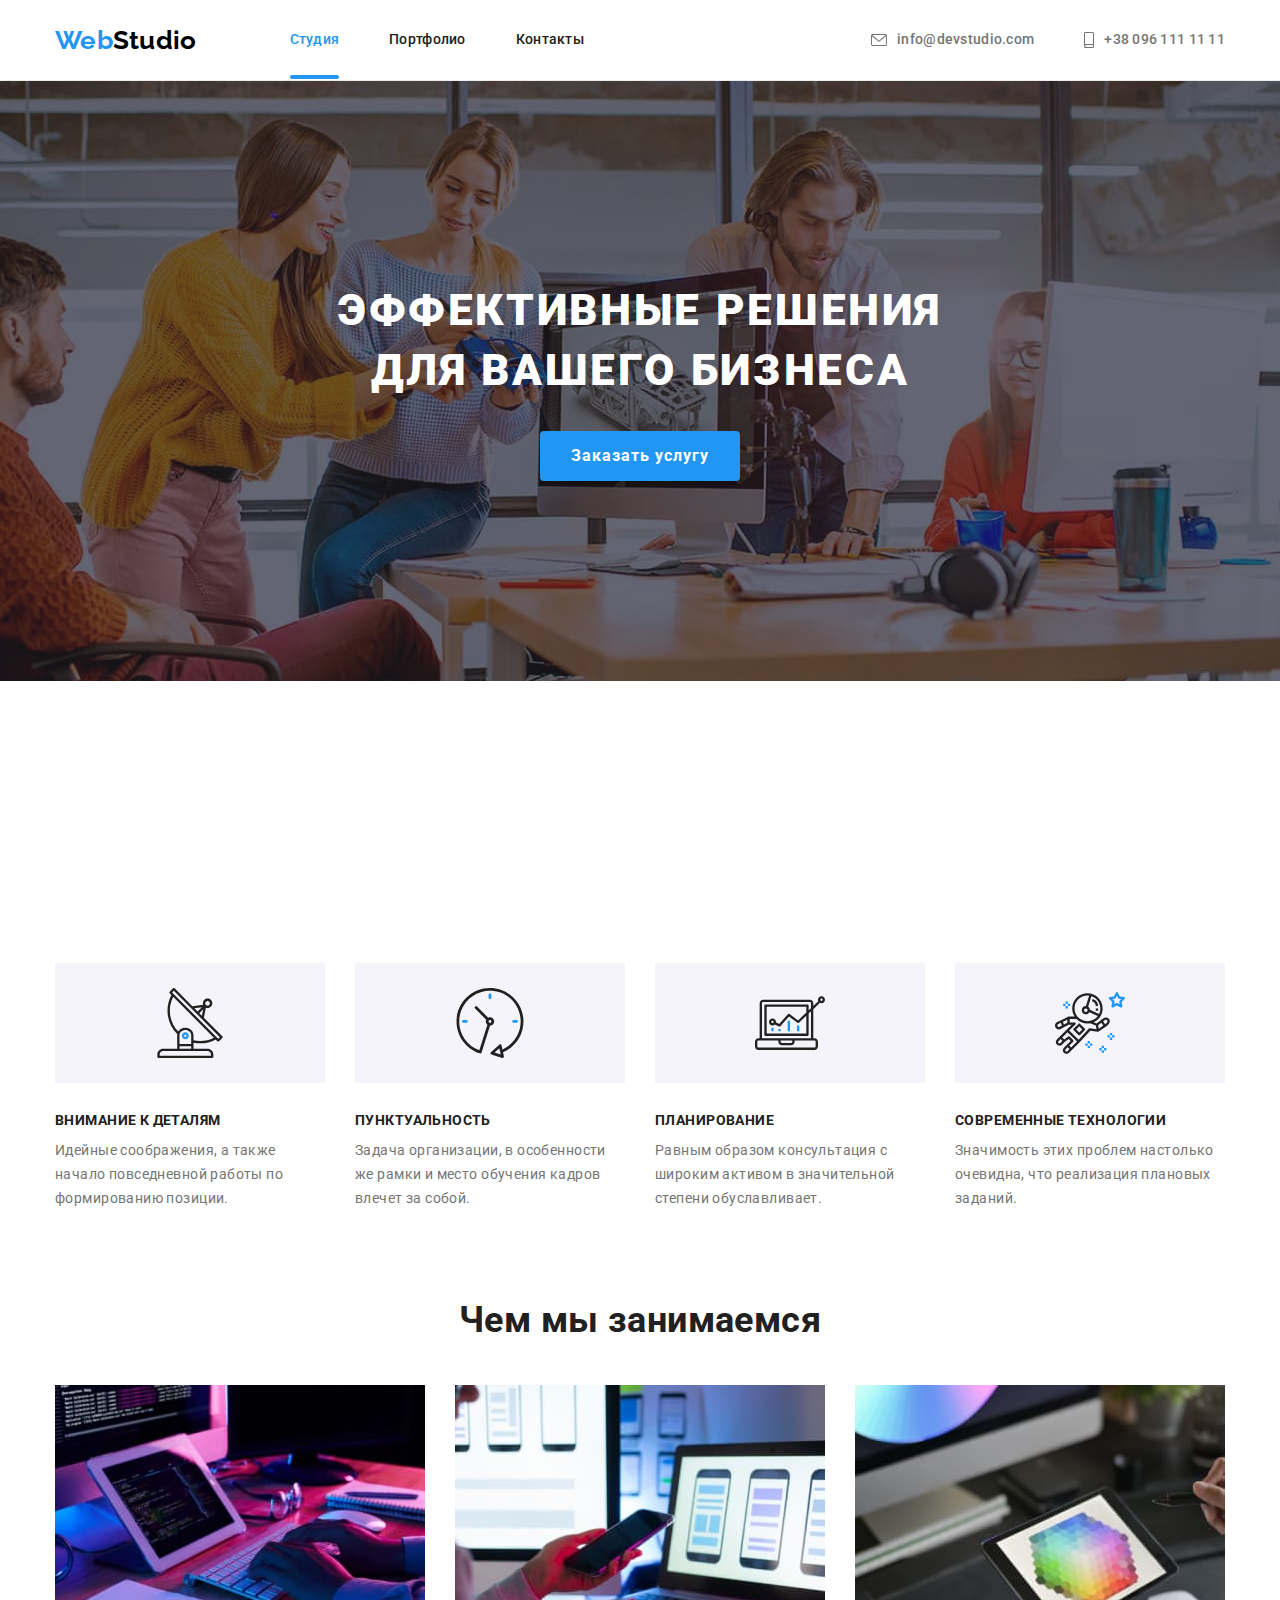
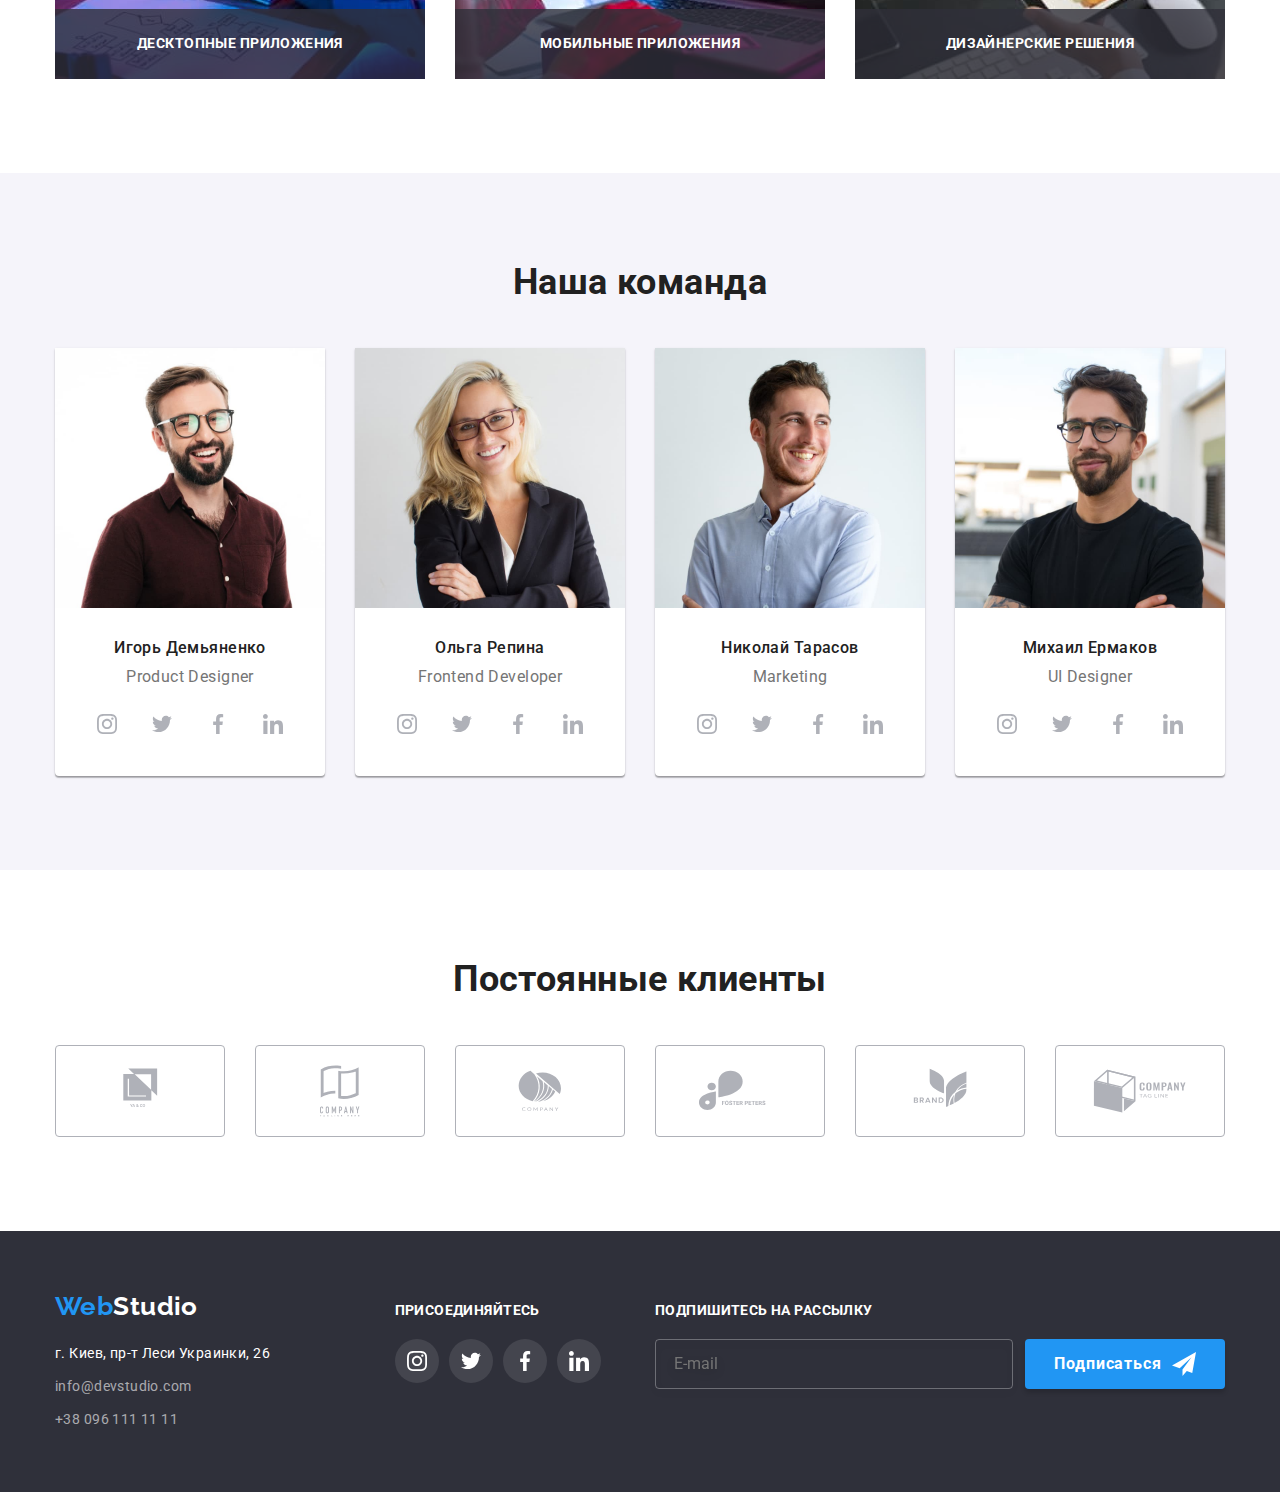
==== index.html @ 7fe6c1bc "ДЗ№6" ====
<!DOCTYPE html>
<html lang="ru">
  <head>
    <meta charset="UTF-8" />
    <meta http-equiv="X-UA-Compatible" content="IE=edge" />
    <meta name="viewport" content="width=device-width, initial-scale=1.0" />
    <title>Студия</title>
    <link rel="preconnect" href="https://fonts.gstatic.com" />
    <link
      href="https://fonts.googleapis.com/css2?family=Raleway:wght@700&family=Roboto:wght@400;500;700;900&display=swap"
      rel="stylesheet"
    />
    <link
      rel="stylesheet"
      href="https://cdnjs.cloudflare.com/ajax/libs/modern-normalize/1.0.0/modern-normalize.min.css"
    />
    <link rel="stylesheet" href="./css/styles.css" />
  </head>
  <body>
    <!-- Header section -->

    <header class="header page-header">
      <div class="container">
        <a href="./index.html" class="logo logo-top"
          >Web<span class="logo-header-color">Studio</span></a
        >
        <nav class="nav">
          <ul class="menu">
            <li class="menu-item">
              <a href="./index.html" class="link current navigation">Студия</a>
            </li>
            <li class="menu-item">
              <a href="./portfolio.html" class="link navigation">Портфолио</a>
            </li>
            <li class="menu-item">
              <a href="" class="link navigation">Контакты</a>
            </li>
          </ul>
        </nav>
        <ul class="menu contacts-list">
          <li class="menu-item contacts-item">
            <a href="mailto:info@devstudio.com" class="link">
              <svg class="contacts-icon" width="16" height="12">
                <use href="./images/svg/icons.svg#envelope"></use>
              </svg>
              <span class="contacts-link">info@devstudio.com</span>
            </a>
          </li>
          <li class="menu-item contacts-item">
            <a href="tel:+380961111111" class="link">
              <svg class="contacts-icon" width="10" height="16">
                <use href="./images/svg/icons.svg#smartphone"></use>
              </svg>
              <span class="contacts-link">+38 096 111 11 11</span>
            </a>
          </li>
        </ul>
      </div>
    </header>
    <main>
      <!-- Hero section -->

      <section class="hero-section section">
        <div class="container">
          <h1 class="hero-title">
            Эффективные решения<br />для вашего бизнеса
          </h1>
          <button type="button" class="hero-button" data-modal-open>
            Заказать услугу
          </button>
        </div>
      </section>

      <!-- Modal section -->

      <section class="section">
        <div class="backdrop is-hidden" data-modal>
          <div class="modal">
            <button type="button" class="modal-button" data-modal-close>
              <svg class="close-icon" width="11" height="11">
                <use href="./images/svg/icons.svg#close"></use>
              </svg>
            </button>
            <h3 class="modal-title">Оставьте свои данные, мы вам перезвоним</h3>
            <form action="#" method="POST" class="modal-form">
              <div class="modal-form-group">
                <div class="modal-input">
                  <label class="modal-form-label"
                    >Имя
                    <input
                      class="modal-form-input"
                      type="text"
                      name="user-name"
                      pattern="^[a-zA-ZА-Яа-яЁё\s]+$"
                      required
                    />
                    <svg class="modal-form-input-icon" width="12" height="12">
                      <use href="./images/svg/icons.svg#name"></use>
                    </svg>
                  </label>
                </div>
                <div class="modal-input">
                  <label class="modal-form-label"
                    >Телефон
                    <input
                      class="modal-form-input"
                      type="tel"
                      name="user-tel"
                      pattern="[0-9]{5,10}"
                      required
                    />
                    <svg class="modal-form-input-icon" width="13" height="13">
                      <use href="./images/svg/icons.svg#phone"></use>
                    </svg>
                  </label>
                </div>
                <div class="modal-input">
                  <label class="modal-form-label"
                    >Почта
                    <input
                      class="modal-form-input"
                      type="email"
                      name="user-mail"
                      pattern="/^[a-zA-Z0-9.!#$%&’*+/=?^_`{|}~-]+@[a-zA-Z0-9-]+(?:\.[a-zA-Z0-9-]+)*$/"
                      required
                    />
                    <svg class="modal-form-input-icon" width="15" height="12">
                      <use href="./images/svg/icons.svg#email-black"></use>
                    </svg>
                  </label>
                </div>
                <div class="modal-input modal-form-textarea">
                  <label class="modal-form-label"
                    >Комментарий
                    <textarea
                      class="modal-form-input modal-form-textarea-input"
                      name="comment"
                      placeholder="Введите текст"
                    ></textarea>
                  </label>
                </div>
              </div>
              <input
                type="checkbox"
                name="user-checkbox"
                value="newsletter"
                class="checkbox visually-hidden"
                id="checkbox"
              />
              <label for="checkbox" class="checkbox-lable">
                <svg class="checkbox-icon" width="11" height="8">
                  <use href="./images/svg/icons.svg#check"></use>
                </svg>
                Соглашаюсь с рассылкой и принимаю
                <a href="#" class="checkbox-link">Условия договора</a>
              </label>
              <button type="submit" class="hero-button modal-form-button">
                Отправить
              </button>
            </form>
          </div>
        </div>
      </section>

      <!-- Advantages section -->

      <section class="section">
        <div class="container">
          <h2 class="visually-hidden">Преимущества</h2>
          <ul class="card-set advantages-list">
            <li class="item advantages-item antenna-icons">
              <h3 class="advantages-title">Внимание к деталям</h3>
              <p>
                Идейные соображения, а также начало повседневной работы по
                формированию позиции.
              </p>
            </li>
            <li class="item advantages-item clock-icons">
              <h3 class="advantages-title">Пунктуальность</h3>
              <p>
                Задача организации, в особенности же рамки и место обучения
                кадров влечет за собой.
              </p>
            </li>
            <li class="item advantages-item diagram-icons">
              <h3 class="advantages-title">Планирование</h3>
              <p>
                Равным образом консультация с широким активом в значительной
                степени обуславливает.
              </p>
            </li>
            <li class="item advantages-item astronaut-icons">
              <h3 class="advantages-title">Современные технологии</h3>
              <p>
                Значимость этих проблем настолько очевидна, что реализация
                плановых заданий.
              </p>
            </li>
          </ul>
        </div>
      </section>

      <!-- What we do section -->

      <section class="section-3">
        <div class="container">
          <h2 class="title">Чем мы занимаемся</h2>
          <ul class="card-set">
            <li class="project-item project-item-img">
              <img
                src="./images/about/img-1.jpg"
                alt="Верстка сайта"
                width="370"
                height="294"
              />
              <div class="project-item-text">
                <h3 class="alt-title">Десктопные приложения</h3>
              </div>
            </li>
            <li class="project-item project-item-img">
              <img
                src="./images/about/img-2.jpg"
                alt="Создание мобильных приложений"
                width="370"
                height="294"
              />
              <div class="project-item-text">
                <h3 class="alt-title">Мобильные приложения</h3>
              </div>
            </li>
            <li class="project-item project-item-img">
              <img
                src="./images/about/img-3.jpg"
                alt="Графический дизайн"
                width="370"
                height="294"
              />
              <div class="project-item-text">
                <h3 class="alt-title">Дизайнерские решения</h3>
              </div>
            </li>
          </ul>
        </div>
      </section>

      <!-- Team section -->

      <section class="team section">
        <div class="container">
          <h2 class="title">Наша команда</h2>
          <ul class="card-set team-list">
            <li class="item team-item">
              <img
                src="./images/photo/img-1.jpg"
                alt="Игорь Демьяненко"
                width="270"
                height="260"
                class="team-img"
              />
              <div class="team-info">
                <h3 class="team-title">Игорь Демьяненко</h3>
                <p lang="en" class="team-profession">Product Designer</p>
                <ul class="social-icons-list">
                  <li class="social-icons-item">
                    <a href="" class="social-icons-link">
                      <svg class="icons social-icons">
                        <use href="./images/svg/icons.svg#instagram"></use>
                      </svg>
                    </a>
                  </li>
                  <li class="social-icons-item">
                    <a href="" class="social-icons-link">
                      <svg class="icons social-icons">
                        <use href="./images/svg/icons.svg#twitter"></use>
                      </svg>
                    </a>
                  </li>
                  <li class="social-icons-item">
                    <a href="" class="social-icons-link">
                      <svg class="icons social-icons">
                        <use href="./images/svg/icons.svg#facebook"></use>
                      </svg>
                    </a>
                  </li>
                  <li class="social-icons-item">
                    <a href="" class="social-icons-link">
                      <svg class="icons social-icons">
                        <use href="./images/svg/icons.svg#linkedin"></use>
                      </svg>
                    </a>
                  </li>
                </ul>
              </div>
            </li>
            <li class="item team-item">
              <img
                src="./images/photo/img-2.jpg"
                alt="Ольга Репина"
                width="270"
                height="260"
                class="team-img"
              />
              <div class="team-info">
                <h3 class="team-title">Ольга Репина</h3>
                <p lang="en" class="team-profession">Frontend Developer</p>
                <ul class="social-icons-list">
                  <li class="social-icons-item">
                    <a href="" class="social-icons-link">
                      <svg class="icons social-icons">
                        <use href="./images/svg/icons.svg#instagram"></use>
                      </svg>
                    </a>
                  </li>
                  <li class="social-icons-item">
                    <a href="" class="social-icons-link">
                      <svg class="icons social-icons">
                        <use href="./images/svg/icons.svg#twitter"></use>
                      </svg>
                    </a>
                  </li>
                  <li class="social-icons-item">
                    <a href="" class="social-icons-link">
                      <svg class="icons social-icons">
                        <use href="./images/svg/icons.svg#facebook"></use>
                      </svg>
                    </a>
                  </li>
                  <li class="social-icons-item">
                    <a href="" class="social-icons-link">
                      <svg class="icons social-icons">
                        <use href="./images/svg/icons.svg#linkedin"></use>
                      </svg>
                    </a>
                  </li>
                </ul>
              </div>
            </li>
            <li class="item team-item">
              <img
                src="./images/photo/img-3.jpg"
                alt="Николай Тарасов"
                width="270"
                height="260"
                class="team-img"
              />
              <div class="team-info">
                <h3 class="team-title">Николай Тарасов</h3>
                <p lang="en" class="team-profession">Marketing</p>
                <ul class="social-icons-list">
                  <li class="social-icons-item">
                    <a href="" class="social-icons-link">
                      <svg class="icons social-icons">
                        <use href="./images/svg/icons.svg#instagram"></use>
                      </svg>
                    </a>
                  </li>
                  <li class="social-icons-item">
                    <a href="" class="social-icons-link">
                      <svg class="icons social-icons">
                        <use href="./images/svg/icons.svg#twitter"></use>
                      </svg>
                    </a>
                  </li>
                  <li class="social-icons-item">
                    <a href="" class="social-icons-link">
                      <svg class="icons social-icons">
                        <use href="./images/svg/icons.svg#facebook"></use>
                      </svg>
                    </a>
                  </li>
                  <li class="social-icons-item">
                    <a href="" class="social-icons-link">
                      <svg class="icons social-icons">
                        <use href="./images/svg/icons.svg#linkedin"></use>
                      </svg>
                    </a>
                  </li>
                </ul>
              </div>
            </li>
            <li class="item team-item">
              <img
                src="./images/photo/img-4.jpg"
                alt="Михаил Ермаков"
                width="270"
                height="260"
                class="team-img"
              />
              <div class="team-info">
                <h3 class="team-title">Михаил Ермаков</h3>
                <p lang="en" class="team-profession">UI Designer</p>
                <ul class="social-icons-list">
                  <li class="social-icons-item">
                    <a href="" class="social-icons-link">
                      <svg class="icons social-icons">
                        <use href="./images/svg/icons.svg#instagram"></use>
                      </svg>
                    </a>
                  </li>
                  <li class="social-icons-item">
                    <a href="" class="social-icons-link">
                      <svg class="icons social-icons">
                        <use href="./images/svg/icons.svg#twitter"></use>
                      </svg>
                    </a>
                  </li>
                  <li class="social-icons-item">
                    <a href="" class="social-icons-link">
                      <svg class="icons social-icons">
                        <use href="./images/svg/icons.svg#facebook"></use>
                      </svg>
                    </a>
                  </li>
                  <li class="social-icons-item">
                    <a href="" class="social-icons-link">
                      <svg class="icons social-icons">
                        <use href="./images/svg/icons.svg#linkedin"></use>
                      </svg>
                    </a>
                  </li>
                </ul>
              </div>
            </li>
          </ul>
        </div>
      </section>

      <!-- Regular customers -->

      <section class="section regular-customers-section">
        <div class="container">
          <h2 class="title regular-customers-title">Постоянные клиенты</h2>
          <ul class="card-set regular-customers-list">
            <li class="regular-customers-item">
              <a href="" class="regular-customers-icons-link">
                <svg
                  class="icons regular-customers-icons"
                  width="41"
                  height="46.7"
                >
                  <use href="./images/svg/icons.svg#group-1"></use>
                </svg>
              </a>
            </li>
            <li class="regular-customers-item">
              <a href="" class="regular-customers-icons-link">
                <svg
                  class="icons regular-customers-icons"
                  width="40"
                  height="52"
                >
                  <use href="./images/svg/icons.svg#group-2"></use>
                </svg>
              </a>
            </li>
            <li class="regular-customers-item">
              <a href="" class="regular-customers-icons-link">
                <svg
                  class="icons regular-customers-icons"
                  width="43.46"
                  height="41.18"
                >
                  <use href="./images/svg/icons.svg#group-3"></use>
                </svg>
              </a>
            </li>
            <li class="regular-customers-item">
              <a href="" class="regular-customers-icons-link">
                <svg
                  class="icons regular-customers-icons"
                  width="84.44"
                  height="40.62"
                >
                  <use href="./images/svg/icons.svg#group-4"></use>
                </svg>
              </a>
            </li>
            <li class="regular-customers-item">
              <a href="" class="regular-customers-icons-link">
                <svg
                  class="icons regular-customers-icons"
                  width="62.54"
                  height="45.43"
                >
                  <use href="./images/svg/icons.svg#group-5"></use>
                </svg>
              </a>
            </li>
            <li class="regular-customers-item">
              <a href="" class="regular-customers-icons-link">
                <svg
                  class="icons regular-customers-icons"
                  width="93.79"
                  height="43.93"
                >
                  <use href="./images/svg/icons.svg#group-6"></use>
                </svg>
              </a>
            </li>
          </ul>
        </div>
      </section>
    </main>

    <!-- Footer section -->

    <footer class="footer">
      <div class="container footer-general">
        <div class="footer-address">
          <a href="./index.html" class="logo"
            >Web<span class="logo-footer-color">Studio</span></a
          >
          <address class="address">
            <ul class="address-list">
              <li class="address-li">
                <a
                  href="https://goo.gl/maps/4hdRqtxyMGTuhaW96"
                  target="_blank"
                  rel="noopener noreferrel"
                  class="link address-link"
                  >г. Киев, пр-т Леси Украинки, 26
                </a>
              </li>
              <li class="address-li">
                <a href="mailto:info@devstudio.com" class="link footer-contacts"
                  >info@devstudio.com</a
                >
              </li>
              <li class="address-li">
                <a href="tel:+380961111111" class="link footer-contacts"
                  >+38 096 111 11 11</a
                >
              </li>
            </ul>
          </address>
        </div>
        <div class="footer-social">
          <h3 class="alt-title">присоединяйтесь</h3>
          <ul class="footer-social-icons-list">
            <li class="footer-social-icons-item">
              <a href="" class="footer-social-icons-link">
                <svg class="footer-social-icons">
                  <use href="./images/svg/icons.svg#instagram"></use>
                </svg>
              </a>
            </li>
            <li class="footer-social-icons-item">
              <a href="" class="footer-social-icons-link">
                <svg class="footer-social-icons">
                  <use href="./images/svg/icons.svg#twitter"></use>
                </svg>
              </a>
            </li>
            <li class="footer-social-icons-item">
              <a href="" class="footer-social-icons-link">
                <svg class="footer-social-icons">
                  <use href="./images/svg/icons.svg#facebook"></use>
                </svg>
              </a>
            </li>
            <li class="footer-social-icons-item">
              <a href="" class="footer-social-icons-link">
                <svg class="footer-social-icons">
                  <use href="./images/svg/icons.svg#linkedin"></use>
                </svg>
              </a>
            </li>
          </ul>
        </div>
        <div class="footer-subscription">
          <h3 class="alt-title">Подпишитесь на рассылку</h3>
          <form
            name="footer-subscription-form"
            action="#"
            method="POST"
            autocomplete="on"
            novalidate
            class="footer-form"
          >
            <label>
              <input
                type="email"
                name="email"
                placeholder="E-mail"
                class="footer-input"
                pattern="/^[a-zA-Z0-9.!#$%&’*+/=?^_`{|}~-]+@[a-zA-Z0-9-]+(?:\.[a-zA-Z0-9-]+)*$/"
                required
              />
            </label>
            <button
              type="submit"
              class="hero-button footer-subscription-button"
            >
              Подписаться<svg
                class="footer-subscription-button-icons"
                width="24"
                height="24"
              >
                <use href="./images/svg/icons.svg#send"></use>
              </svg>
            </button>
          </form>
        </div>
      </div>
    </footer>
    <script src="./js/modal.js"></script>
  </body>
</html>
---- css/styles.css ----
:root {
  --main-text-color: #757575;
  --title-text-color: #212121;
  --accent-text-color: #2196f3;
  --alt-text-color: #ffffff;
  --header-logo-text-color: #000000;
  --footer-contacts-text-color: rgba(255, 255, 255, 0.6);
  --dark-background-color: #2f303a;
  --alt-background-color: #f5f4fa;
  --icons-color: #afb1b8;
  --input-border-color: rgba(33, 33, 33, 0.2);
  --alt-button-color: #188ce8;
  --main-font: "Roboto", sans-serif;
  --logo-font: "Raleway", sans-serif;
}

/* General */

html {
  box-sizing: border-box;
}

*,
*::before,
*::after {
  box-sizing: inherit;
}

body {
  font-family: var(--main-font);
  font-weight: 400;
  font-size: 14px;
  line-height: 1.71;
  letter-spacing: 0.03em;
  color: var(--main-text-color);
  background-color: var(--alt-text-color);
}

h1,
h2,
h3,
h5,
h6,
p,
ul {
  margin-top: 0;
  margin-bottom: 0;
}

.container {
  width: 1200px;
  padding-left: 15px;
  padding-right: 15px;
  margin-left: auto;
  margin-right: auto;
}

img {
  display: block;
  max-width: 100%;
  height: auto;
}

.link {
  text-decoration: none;
  color: inherit;
  transition-property: color;
  transition-duration: 250ms;
  transition-timing-function: cubic-bezier(0.4, 0, 0.2, 1);
}

.link:hover,
.link:focus {
  color: var(--accent-text-color);
}

.link.current {
  color: var(--accent-text-color);
}

.current {
  position: relative;
}

.current::after {
  content: "";
  position: absolute;
  bottom: 0;
  display: block;
  width: 100%;
  height: 4px;
  background-color: #2196f3;
  border-radius: 2px;
}

ul {
  margin: 0;
  padding-left: 0;
  list-style: none;
}

.logo {
  font-family: var(--logo-font);
  font-weight: 700;
  font-size: 26px;
  line-height: 1.19;
  color: var(--accent-text-color);
  text-decoration: none;
}

.title {
  font-weight: 700;
  font-size: 36px;
  line-height: 0.85;
  text-align: center;
  color: var(--title-text-color);
  margin-bottom: 50px;
}

.section {
  padding-top: 94px;
  padding-bottom: 94px;
}

.card-set {
  display: flex;
  flex-wrap: wrap;
  margin-left: -30px;
  margin-top: -30px;
}

.item {
  margin-left: 30px;
  margin-top: 30px;
  flex-basis: calc((100% - 120px) / 4);
}

.project-item {
  margin-left: 30px;
  margin-top: 30px;
  flex-basis: calc((100% - 90px) / 3);
}

.icons {
  fill: var(--icons-color);
}

/* Hidden */

.visually-hidden {
  position: absolute !important;
  clip: rect(1px 1px 1px 1px);
  clip: rect(1px, 1px, 1px, 1px);
  padding: 0 !important;
  border: 0 !important;
  height: 1px !important;
  width: 1px !important;
  overflow: hidden;
}

/* Header section */

.logo-top,
.logo-header-color {
  padding-top: 24px;
  padding-bottom: 24px;
}

.menu-item .navigation,
.menu-item .contacts-link {
  padding-top: 32px;
  padding-bottom: 32px;
}

.page-header .container {
  display: flex;
  align-items: center;
}

.header {
  font-weight: 500;
  font-size: 14px;
  line-height: 1.14;
  letter-spacing: 0.02em;
  border-bottom: 1px solid #ececec;
  background-color: var(--alt-text-color);
}

.logo-top {
  margin-right: 93px;
}

.logo-header-color {
  color: var(--header-logo-text-color);
}

.nav {
  margin-right: auto;
}

.menu {
  display: inline-flex;
}

.menu-item:not(:last-child) {
  margin-right: 50px;
}

.navigation {
  color: var(--title-text-color);
}

.contacts-item .link {
  display: inline-flex;
  align-items: center;
}

.contacts-icon {
  fill: currentColor;
  margin-right: 10px;
}

/* Hero section */

.hero-section {
  background-color: var(--dark-background-color);
  padding-top: 200px;
  padding-bottom: 200px;
  background-image: linear-gradient(
      to right,
      rgba(47, 48, 58, 0.4),
      rgba(47, 48, 58, 0.4)
    ),
    url(../images/img-hero-bg.jpg);
  background-size: cover;
  background-position: center;
  background-repeat: no-repeat;
  max-width: 1600px;
  height: 600px;
  margin-left: auto;
  margin-right: auto;
}

.hero-title {
  margin-bottom: 30px;
  font-weight: 900;
  font-size: 44px;
  line-height: 1.36;
  text-align: center;
  letter-spacing: 0.06em;
  text-transform: uppercase;
  color: var(--alt-text-color);
}

.hero-button {
  width: 200px;
  height: 50px;
  font-weight: 700;
  font-size: 16px;
  line-height: 1.87;
  display: flex;
  align-items: center;
  justify-content: center;
  text-align: center;
  letter-spacing: 0.06em;
  color: var(--alt-text-color);
  background-color: var(--accent-text-color);
  box-shadow: 0px 4px 4px rgba(0, 0, 0, 0.15);
  border-radius: 4px;
  cursor: pointer;
  border: none;
  margin-left: auto;
  margin-right: auto;
}

.backdrop {
  z-index: 5;
  position: fixed;
  top: 0;
  left: 0;
  width: 100%;
  height: 100%;
  background: rgba(0, 0, 0, 0.2);

  opacity: 1;
  transition-property: opacity, visibility;
  transition-duration: 250ms;
  transition-timing-function: cubic-bezier(0.4, 0, 0.2, 1);
}

.modal {
  position: absolute;
  top: 50%;
  left: 50%;
  transform: translate(-50%, -50%) scale(1);
  width: 528px;
  background-color: var(--alt-text-color);
  box-shadow: 0px 1px 3px rgba(0, 0, 0, 0.12), 0px 1px 1px rgba(0, 0, 0, 0.14),
    0px 2px 1px rgba(0, 0, 0, 0.2);
  border-radius: 4px;
  transition-property: transform;
  transition-duration: 250ms;
  transition-timing-function: cubic-bezier(0.4, 0, 0.2, 1);
}

.modal-button {
  display: flex;
  align-items: center;
  justify-content: center;
  position: absolute;
  top: 8px;
  right: 8px;
  width: 30px;
  height: 30px;
  border: 1px solid rgba(0, 0, 0, 0.1);
  border-radius: 50%;
  background-color: var(--alt-text-color);
  cursor: pointer;
}

.modal-button:hover .close-icon,
.modal-button:focus .close-icon {
  fill: var(--alt-button-color);
}

.close-icon {
  fill: var(--header-logo-text-color);
  transition-property: fill;
  transition-duration: 250ms;
  transition-timing-function: cubic-bezier(0.4, 0, 0.2, 1);
}

.is-hidden {
  opacity: 0;
  visibility: hidden;
  pointer-events: none;
}

.backdrop.is-hidden .modal {
  transform: translate(-50%, -50%) scale(0.9);
}

.modal-title {
  font-weight: 700;
  font-size: 20px;
  line-height: 1.15;
  text-align: center;
  color: var(--title-text-color);
  margin-top: 40px;
  margin-bottom: 12px;
}

.modal-form {
  display: flex;
  align-items: center;
  flex-direction: column;
  margin-left: 40px;
  margin-right: 40px;
}

.modal-form-group {
  letter-spacing: 0.01em;
}

.modal-input {
  position: relative;
}

.modal-form-input {
  display: flex;
  align-items: center;
  padding-left: 42px;
  width: 448px;
  height: 40px;
  border: 1px solid rgba(33, 33, 33, 0.2);
  box-sizing: border-box;
  border-radius: 4px;
  transition-property: border-color, outline-color;
  transition-duration: 250ms;
  transition-timing-function: cubic-bezier(0.4, 0, 0.2, 1);
}

.modal-input {
  margin-bottom: 10px;
}

.modal-form-label {
  margin-bottom: 4px;
}

.modal-form-input-icon {
  position: absolute;
  bottom: 14px;
  left: 15px;
  transition-property: fill;
  transition-duration: 250ms;
  transition-timing-function: cubic-bezier(0.4, 0, 0.2, 1);
}

.modal-form-input:hover,
.modal-form-input:focus {
  border-color: var(--accent-text-color);
  outline-color: var(--accent-text-color);
}

.modal-form-input:hover + .modal-form-input-icon,
.modal-form-input:focus + .modal-form-input-icon {
  fill: var(--accent-text-color);
}

.modal-form-input::placeholder {
  color: rgba(117, 117, 117, 0.5);
}

.modal-form-textarea-input {
  padding: 12px 16px;
}

.checkbox-link {
  text-decoration-line: underline;
  color: var(--accent-text-color);
  margin-bottom: 30px;
}

.modal-form-group textarea {
  resize: none;
  height: 120px;
}

.modal-form-textarea {
  margin-bottom: 20px;
}

.checkbox-lable {
}

.checkbox-lable::before {
  content: "";
  display: inline-block;
  width: 16px;
  height: 15px;
  border: 2px solid var(--title-text-color);
  border-radius: 3px;
  margin-right: 7px;
  transition-property: border-color, background-color, background-image;
  transition-duration: 250ms;
  transition-timing-function: cubic-bezier(0.4, 0, 0.2, 1);
}

.checkbox:checked + .checkbox-lable::before {
  background-image: url(../images/svg/check.svg);
  background-repeat: no-repeat;
  background-position: center;
  background-size: contain;
  background-color: var(--accent-text-color);
  border-color: var(--accent-text-color);
}

.checkbox:hover + .checkbox-lable::before,
.checkbox:focus + .checkbox-lable::before {
  border-color: var(--accent-text-color);
}

.modal-form-button {
  margin-bottom: 40px;
  transition-property: background-color;
  transition-duration: 250ms;
  transition-timing-function: cubic-bezier(0.4, 0, 0.2, 1);
}

.modal-form-button:hover,
.modal-form-button:focus {
  background-color: var(--alt-button-color);
}

/* Advantages section */

.advantages-title {
  margin-top: 30px;
  margin-bottom: 10px;
  font-weight: 700;
  font-size: 14px;
  line-height: 1.14;
  text-transform: uppercase;
  color: var(--title-text-color);
}

.advantages-item::before {
  display: block;
  content: "";
  height: 120px;
  background-size: 70px;
  background-repeat: no-repeat;
  background-position: center;
  background-color: var(--alt-background-color);
}

.antenna-icons::before {
  background-image: url("../images/svg/antenna.svg");
}

.clock-icons::before {
  background-image: url("../images/svg/clock.svg");
}

.diagram-icons::before {
  background-image: url("../images/svg/diagram.svg");
}

.astronaut-icons::before {
  background-image: url("../images/svg/astronaut.svg");
}

/* What we do section */

.section-3 {
  padding-bottom: 94px;
}

.project-item-img {
  position: relative;
}

.project-item-text {
  display: flex;
  align-items: center;
  justify-content: center;
  width: 100%;
  height: 70px;
  position: absolute;
  bottom: 0;
  background: rgba(47, 48, 58, 0.8);
}

/* Team section */

.team {
  background-color: var(--alt-background-color);
}

.team-img {
}

.team-title {
  font-size: 16px;
  line-height: 1.19;
  font-weight: 500;
  text-align: center;
  color: var(--title-text-color);
  margin-bottom: 10px;
}

.team-profession {
  font-size: 16px;
  line-height: 1.19;
  text-align: center;
  margin-bottom: 16px;
}

.team-list {
}

.team-info {
  padding: 30px;
}

.team-item {
  background: var(--alt-text-color);
  box-shadow: 0px 1px 3px rgba(0, 0, 0, 0.12), 0px 1px 1px rgba(0, 0, 0, 0.14),
    0px 2px 1px rgba(0, 0, 0, 0.2);
  border-radius: 0px 0px 4px 4px;
}

.social-icons-list {
  display: flex;
  align-items: center;
  justify-content: space-between;
}

.social-icons-item:not(:last-child) {
  margin-right: 10px;
}

.social-icons-link {
  display: flex;
  justify-content: center;
  align-items: center;
  width: 44px;
  height: 44px;
  border-radius: 50%;
  background-color: var(--alt-text-color);
  transition-property: background-color;
  transition-duration: 250ms;
  transition-timing-function: cubic-bezier(0.4, 0, 0.2, 1);
}

.social-icons {
  width: 20px;
  height: 20px;
  transition-property: fill;
  transition-duration: 250ms;
  transition-timing-function: cubic-bezier(0.4, 0, 0.2, 1);
}

.social-icons-link:hover .social-icons,
.social-icons-link:focus .social-icons {
  fill: var(--alt-text-color);
}

.social-icons-link:hover,
.social-icons-link:focus {
  background-color: var(--accent-text-color);
}

/* Regular customers */

.regular-customers-title {
  margin-bottom: 50px;
}

.regular-customers-icons-link {
  display: flex;
  justify-content: center;
  align-items: center;
  width: 170px;
  height: 92px;
  border: 1px solid #afb1b8;
  box-sizing: border-box;
  border-radius: 4px;
  transition-property: border-color;
  transition-duration: 250ms;
  transition-timing-function: cubic-bezier(0.4, 0, 0.2, 1);
}

.regular-customers-icons {
  transition-property: fill;
  transition-duration: 250ms;
  transition-timing-function: cubic-bezier(0.4, 0, 0.2, 1);
}

.regular-customers-item {
  margin-left: 30px;
  margin-top: 30px;
  flex-basis: calc((100% - 180px) / 6);
}

.regular-customers-icons-link:hover .regular-customers-icons,
.regular-customers-icons-link:focus .regular-customers-icons {
  fill: var(--accent-text-color);
}

.regular-customers-icons-link:hover,
.regular-customers-icons-link:focus {
  border-color: var(--accent-text-color);
}

/* Project section */

.button {
  font-weight: 500;
  font-size: 16px;
  line-height: 1.62;
  text-align: center;
  color: var(--title-text-color);
  background-color: var(--alt-background-color);
  cursor: pointer;
  padding: 6px 22px;
  border: none;
  align-items: center;
  border-radius: 4px;
  transition-property: color, background-color, box-shadow;
  transition-duration: 250ms;
  transition-timing-function: cubic-bezier(0.4, 0, 0.2, 1);
}

.button:hover,
.button:focus {
  color: var(--alt-text-color);
  background-color: var(--accent-text-color);
  box-shadow: 0px 3px 1px rgba(0, 0, 0, 0.1), 0px 1px 2px rgba(0, 0, 0, 0.08),
    0px 2px 2px rgba(0, 0, 0, 0.12);
}

.button-active {
  color: var(--alt-text-color);
  background-color: var(--accent-text-color);
  box-shadow: 0px 3px 1px rgba(0, 0, 0, 0.1), 0px 1px 2px rgba(0, 0, 0, 0.08),
    0px 2px 2px rgba(0, 0, 0, 0.12);
}

.project-text {
  padding: 20px 24px;
}

.project-title {
  font-weight: 700;
  font-size: 18px;
  line-height: 2;
  letter-spacing: 0.06em;
  color: var(--title-text-color);
  margin-bottom: 4px;
}

.category {
  font-size: 16px;
  line-height: 1.87;
}

.project-list {
  margin-bottom: 50px;
  display: flex;
  justify-content: center;
}

.project-button:not(:last-child) {
  margin-right: 8px;
}

.project-link {
  text-decoration: none;
  color: inherit;
  display: block;
  transition-property: box-shadow;
  transition-duration: 250ms;
  transition-timing-function: cubic-bezier(0.4, 0, 0.2, 1);
}

.sample-project-item {
  border: 1px solid #eeeeee;
}

.project-link:hover,
.project-link:focus {
  box-shadow: 0px 1px 1px rgba(0, 0, 0, 0.12), 0px 4px 4px rgba(0, 0, 0, 0.06),
    1px 4px 6px rgba(0, 0, 0, 0.16);
}

.project-overlay {
  position: relative;
  overflow: hidden;
}

.overlay-text {
  position: absolute;
  top: 0;
  left: 0;
  content: "";
  display: flex;
  align-items: center;
  justify-content: center;
  width: 100%;
  height: 100%;
  font-size: 18px;
  line-height: 1.55;
  color: var(--alt-text-color);
  padding: 63px 24px;
  background: rgba(33, 150, 243, 0.9);
  transform: translateY(101%);
  transition-property: transform;
  transition-duration: 250ms;
  transition-timing-function: cubic-bezier(0.4, 0, 0.2, 1);
}

.project-link:hover .overlay-text,
.project-link:focus .overlay-text {
  transform: translateY(0);
}

/*Footer section*/

.footer {
  background-color: var(--dark-background-color);
  padding-top: 60px;
  padding-bottom: 60px;
}

.footer-general {
  display: flex;
  align-items: baseline;
  justify-content: space-between;
}

.logo-footer-color {
  color: var(--alt-text-color);
}

.address {
  display: flex;
  font-style: inherit;
  margin-top: 20px;
}

.address-link {
  color: var(--alt-text-color);
}

.footer-contacts {
  color: var(--footer-contacts-text-color);
}

.address-list .address-li:not(:last-child) {
  margin-bottom: 9px;
}

.footer-social {
  margin-left: 70px;
}

.alt-title {
  font-weight: 700;
  font-size: 14px;
  line-height: 1.14;
  text-transform: uppercase;
  color: var(--alt-text-color);
}

.footer-social .alt-title {
  margin-bottom: 20px;
}

.footer-social-icons-list {
  display: flex;
  align-items: center;
  justify-content: space-between;
}

.footer-social-icons-item:not(:last-child) {
  margin-right: 10px;
}

.footer-social-icons-link {
  display: flex;
  justify-content: center;
  align-items: center;
  width: 44px;
  height: 44px;
  border-radius: 50%;
  background-color: rgba(255, 255, 255, 0.1);
  transition-property: background-color;
  transition-duration: 250ms;
  transition-timing-function: cubic-bezier(0.4, 0, 0.2, 1);
}

.footer-social-icons-link:hover,
.footer-social-icons-link:focus {
  background-color: var(--accent-text-color);
}

.footer-social-icons {
  width: 20px;
  height: 20px;
  fill: var(--alt-text-color);
}

.footer-subscription .alt-title {
  margin-bottom: 20px;
}

.footer-input {
  width: 358px;
  height: 50px;
  border: 1px solid rgba(255, 255, 255, 0.3);
  box-sizing: border-box;
  filter: drop-shadow(0px 4px 4px rgba(0, 0, 0, 0.15));
  border-radius: 4px;
  font-size: 16px;
  line-height: 1.25;
  display: flex;
  align-items: center;
  color: var(--footer-contacts-text-color);
  background: transparent;
  padding-left: 18px;
}

.footer-input:-webkit-autofill,
.footer-input:-webkit-autofill:hover,
.footer-input:-webkit-autofill:focus {
  -webkit-text-fill-color: var(--alt-text-color);
  -webkit-box-shadow: 0 0 0px 1000px var(--dark-background-color) inset;
}

.footer-subscription {
}

.footer-form {
  display: inline-flex;
  align-items: center;
  justify-content: space-between;
}

.footer-subscription-button {
  margin-left: 12px;
}

.footer-subscription-button-icons {
  fill: var(--alt-text-color);
  margin-left: 10px;
}
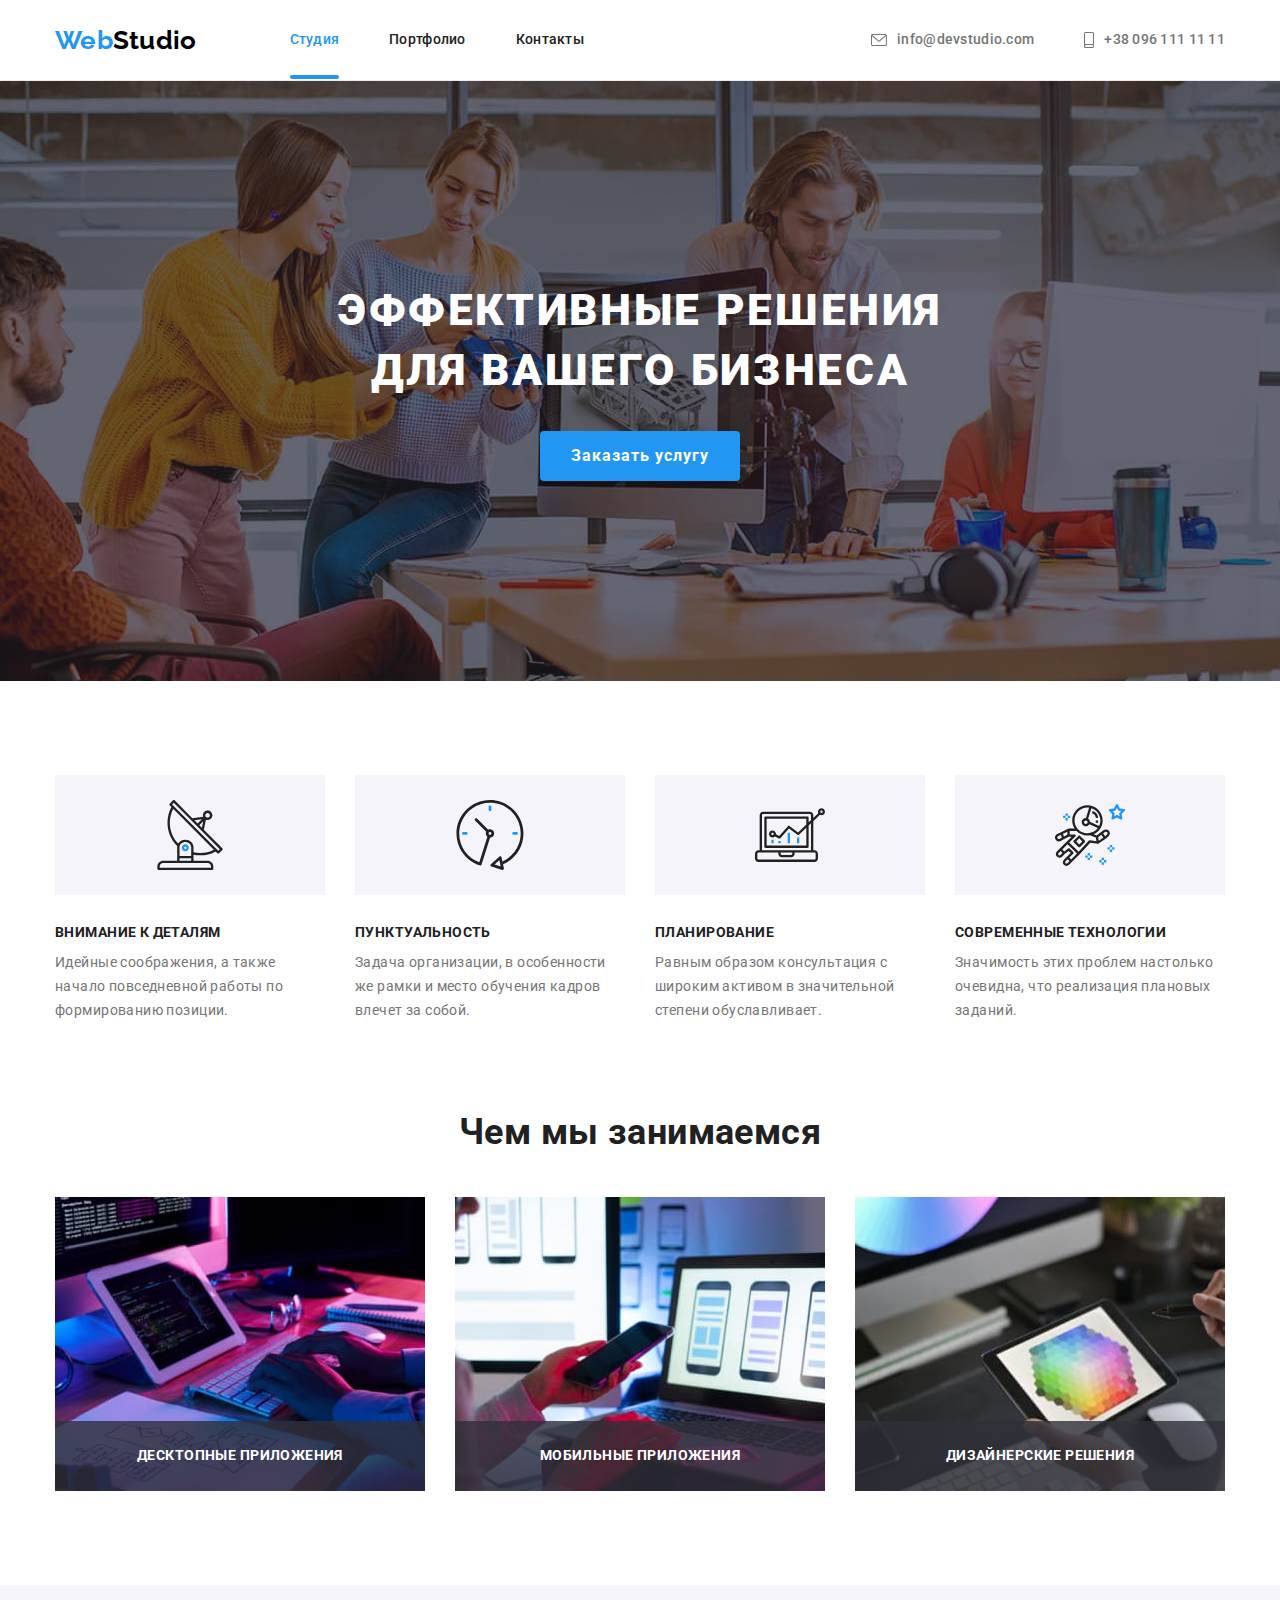
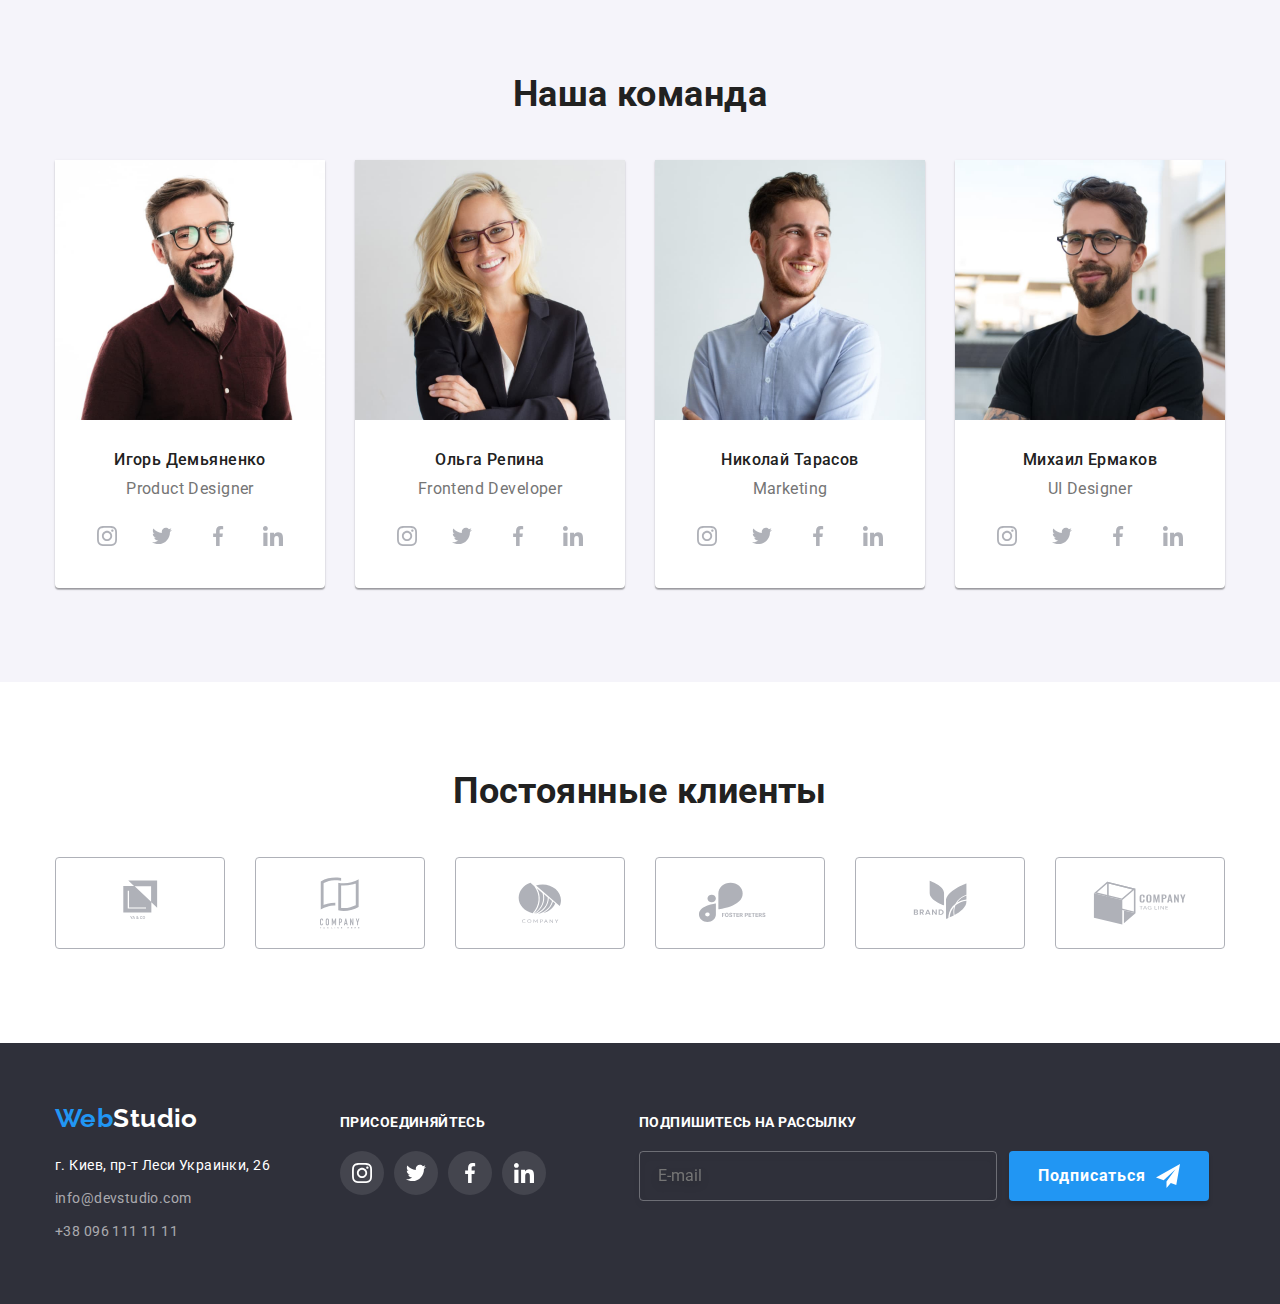
==== commit a33b1983: "ДЗ№6 Исправления" ====
--- a/index.html
+++ b/index.html
@@ -73,7 +73,7 @@
 
       <!-- Modal section -->
 
-      <section class="section">
+      <section>
         <div class="backdrop is-hidden" data-modal>
           <div class="modal">
             <button type="button" class="modal-button" data-modal-close>
@@ -81,7 +81,7 @@
                 <use href="./images/svg/icons.svg#close"></use>
               </svg>
             </button>
-            <h3 class="modal-title">Оставьте свои данные, мы вам перезвоним</h3>
+            <p class="modal-title">Оставьте свои данные, мы вам перезвоним</p>
             <form action="#" method="POST" class="modal-form">
               <div class="modal-form-group">
                 <div class="modal-input">
@@ -535,7 +535,7 @@
           </address>
         </div>
         <div class="footer-social">
-          <h3 class="alt-title">присоединяйтесь</h3>
+          <p class="alt-title">присоединяйтесь</p>
           <ul class="footer-social-icons-list">
             <li class="footer-social-icons-item">
               <a href="" class="footer-social-icons-link">
@@ -568,7 +568,7 @@
           </ul>
         </div>
         <div class="footer-subscription">
-          <h3 class="alt-title">Подпишитесь на рассылку</h3>
+          <p class="alt-title">Подпишитесь на рассылку</p>
           <form
             name="footer-subscription-form"
             action="#"
--- a/css/styles.css
+++ b/css/styles.css
@@ -292,6 +292,7 @@
   position: absolute;
   top: 50%;
   left: 50%;
+  padding: 40px;
   transform: translate(-50%, -50%) scale(1);
   width: 528px;
   background-color: var(--alt-text-color);
@@ -346,7 +347,6 @@
   line-height: 1.15;
   text-align: center;
   color: var(--title-text-color);
-  margin-top: 40px;
   margin-bottom: 12px;
 }
 
@@ -354,8 +354,6 @@
   display: flex;
   align-items: center;
   flex-direction: column;
-  margin-left: 40px;
-  margin-right: 40px;
 }
 
 .modal-form-group {
@@ -385,6 +383,9 @@
 }
 
 .modal-form-label {
+  font-size: 12px;
+  line-height: 1.166;
+  letter-spacing: 0.01em;
   margin-bottom: 4px;
 }
 
@@ -419,7 +420,7 @@
 .checkbox-link {
   text-decoration-line: underline;
   color: var(--accent-text-color);
-  margin-bottom: 30px;
+  margin-left: 3px;
 }
 
 .modal-form-group textarea {
@@ -432,16 +433,23 @@
 }
 
 .checkbox-lable {
+  position: relative;
+  display: flex;
+  align-items: center;
+  justify-content: space-between;
+  margin-bottom: 30px;
+  margin-left: 13px;
 }
 
 .checkbox-lable::before {
+  position: absolute;
   content: "";
   display: inline-block;
   width: 16px;
   height: 15px;
   border: 2px solid var(--title-text-color);
   border-radius: 3px;
-  margin-right: 7px;
+  margin-left: -13px;
   transition-property: border-color, background-color, background-image;
   transition-duration: 250ms;
   transition-timing-function: cubic-bezier(0.4, 0, 0.2, 1);
@@ -462,7 +470,6 @@
 }
 
 .modal-form-button {
-  margin-bottom: 40px;
   transition-property: background-color;
   transition-duration: 250ms;
   transition-timing-function: cubic-bezier(0.4, 0, 0.2, 1);
@@ -476,7 +483,6 @@
 /* Advantages section */
 
 .advantages-title {
-  margin-top: 30px;
   margin-bottom: 10px;
   font-weight: 700;
   font-size: 14px;
@@ -493,6 +499,7 @@
   background-repeat: no-repeat;
   background-position: center;
   background-color: var(--alt-background-color);
+  margin-bottom: 30px;
 }
 
 .antenna-icons::before {
@@ -652,6 +659,7 @@
 .regular-customers-icons-link:hover,
 .regular-customers-icons-link:focus {
   border-color: var(--accent-text-color);
+  outline-color: var(--accent-text-color);
 }
 
 /* Project section */
@@ -777,7 +785,6 @@
 .footer-general {
   display: flex;
   align-items: baseline;
-  justify-content: space-between;
 }
 
 .logo-footer-color {
@@ -852,11 +859,17 @@
   fill: var(--alt-text-color);
 }
 
+.footer-subscription {
+  margin-left: 93px;
+}
+
 .footer-subscription .alt-title {
   margin-bottom: 20px;
 }
 
 .footer-input {
+  display: flex;
+  align-items: center;
   width: 358px;
   height: 50px;
   border: 1px solid rgba(255, 255, 255, 0.3);
@@ -865,11 +878,12 @@
   border-radius: 4px;
   font-size: 16px;
   line-height: 1.25;
-  display: flex;
-  align-items: center;
   color: var(--footer-contacts-text-color);
   background: transparent;
   padding-left: 18px;
+  transition-property: border-color, outline-color;
+  transition-duration: 250ms;
+  transition-timing-function: cubic-bezier(0.4, 0, 0.2, 1);
 }
 
 .footer-input:-webkit-autofill,
@@ -879,7 +893,10 @@
   -webkit-box-shadow: 0 0 0px 1000px var(--dark-background-color) inset;
 }
 
-.footer-subscription {
+.footer-input:hover,
+.footer-input:focus {
+  border-color: var(--accent-text-color);
+  outline-color: var(--accent-text-color);
 }
 
 .footer-form {
